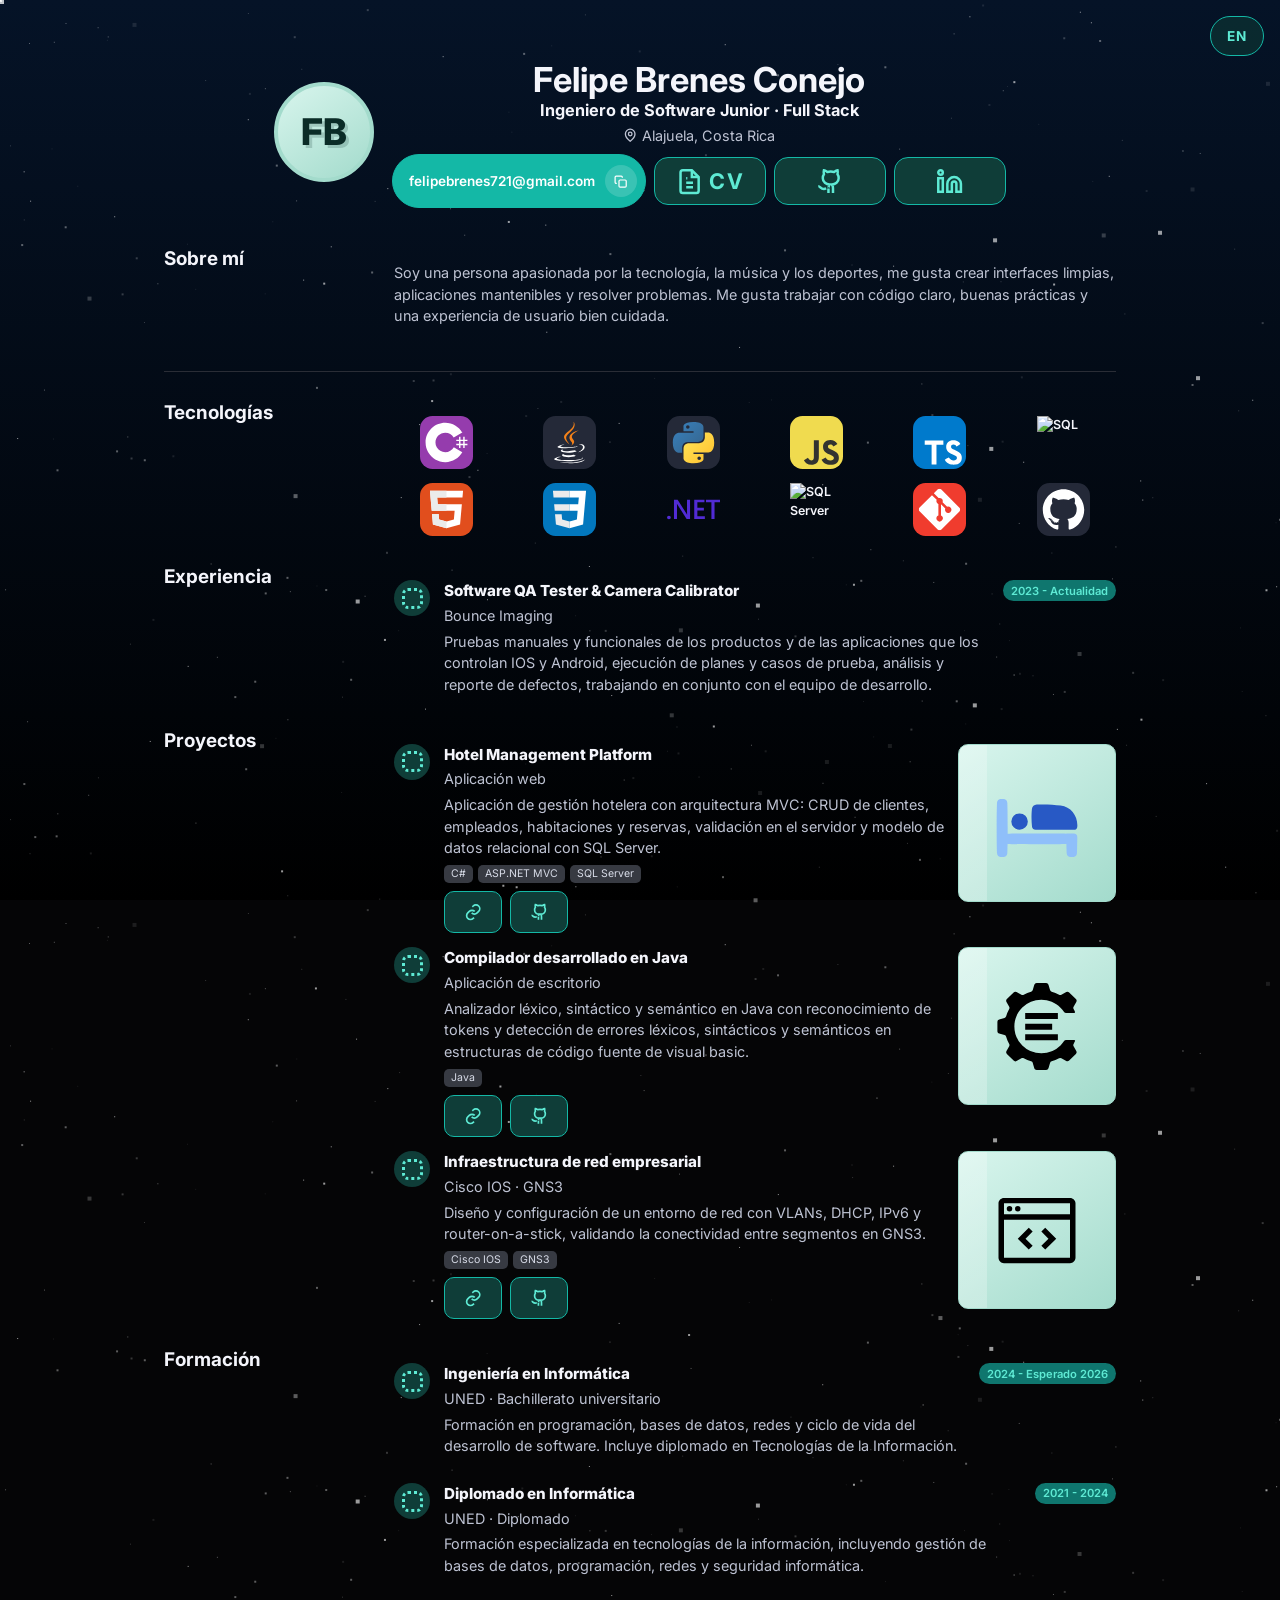
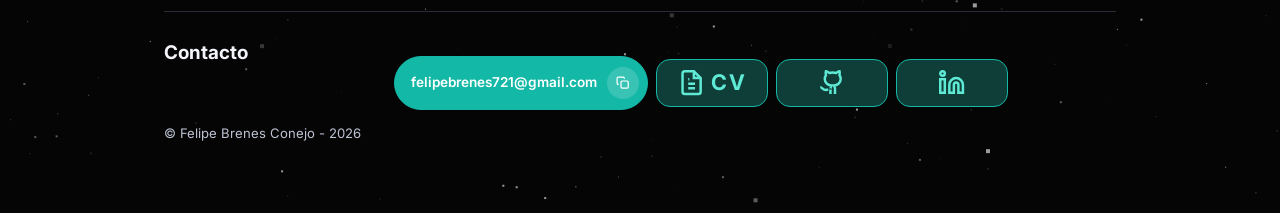
==== index.html @ 1f239aac "Felipe-portfolio-v1.0" ====
<!doctype html>
<html lang="es">
  <head>
    <meta charset="UTF-8" />
    <meta name="viewport" content="width=device-width, initial-scale=1.0" />
    <meta
      name="description"
      content="Portfolio profesional de Felipe Brenes, desarrollador de software."
    />
    <title>Felipe Brenes | Portfolio</title>
    <link rel="preconnect" href="https://fonts.googleapis.com" />
    <link rel="preconnect" href="https://fonts.gstatic.com" crossorigin />
    <link
      href="https://fonts.googleapis.com/css2?family=Inter:wght@400;500;600;700;800&display=swap"
      rel="stylesheet"
    />
    <link rel="stylesheet" href="./src/styles/main.css" />
    <script src="./src/scripts/main.js" defer></script>
  </head>
  <body>
    <button id="lang-toggle" class="lang-toggle" type="button" aria-label="Cambiar idioma">EN</button>
    <div class="container">
    <div class="space space-1"></div>
    <div class="space space-2"></div>
    <div class="space space-3"></div>
    </div>
  
    <main aria-label="Portfolio de desarrollador">
      <div class="portfolio">
        <header class="hero">
          <div class="avatar" aria-hidden="true">FB</div>

          <div class="hero__content">
            
            <h1>Felipe Brenes Conejo</h1>
            <p class="role" data-i18n="role">Ingeniero de Software Junior · Full Stack</p>
            <p class="location">
              <span data-icon="map-pin"></span>
              <span data-i18n="location">Alajuela, Costa Rica</span>
            </p>
            <nav class="social-links" aria-label="Contacto principal">
              <div class="pill pill--primary email-block">
                <span class="email-text">felipebrenes721@gmail.com</span>
                <button class="email-copy" type="button" data-copy="felipebrenes721@gmail.com" aria-label="Copiar correo">
                  <span data-icon="copy"></span>
                </button>
              </div>
              <div class="social-icon-row">
                <a class="icon-link cv-link" href="./assets/Felipe_Brenes_CV.pdf" download aria-label="Descargar CV">
                  <span data-icon="file-text"></span>
                  <span class="icon-link__label">CV</span>
                </a>
                <a class="icon-link" href="https://github.com/developerFrey" target="_blank" rel="noreferrer" aria-label="GitHub">
                  <span data-icon="github"></span>
                </a>
                <a class="icon-link" href="https://www.linkedin.com/in/felipe-brenes-conejo-5b7981243/" target="_blank" rel="noreferrer" aria-label="LinkedIn">
                  <span data-icon="linkedin"></span>
                </a>
              </div>
            </nav>
          </div>
        </header>

        <section class="section" aria-labelledby="about-title">
          <h2 id="about-title" data-i18n="about">Sobre mí</h2>
          <p data-i18n="aboutText">
            Soy una persona apasionada por la tecnologia, la musica y los deportes, me gusta crear interfaces limpias,
            aplicaciones mantenibles y resolver problemas. Me gusta trabajar
            con código claro, buenas prácticas y una experiencia de usuario bien cuidada.
          </p>
        </section>

        <section class="section section--divided" aria-labelledby="tech-title">
          <h2 id="tech-title" data-i18n="technology">Tecnologías</h2>
          <div class="tag-list" id="technologies"></div>
        </section>

        <section class="section" aria-labelledby="experience-title">
          <h2 id="experience-title" data-i18n="experience">Experiencia</h2>
          <div class="timeline" id="experience"></div>
        </section>

        <section class="section" aria-labelledby="projects-title">
          <h2 id="projects-title" data-i18n="projects">Proyectos</h2>
          <div class="projects" id="projects"></div>
        </section>

        <section class="section" aria-labelledby="education-title">
          <h2 id="education-title" data-i18n="education">Formación</h2>
          <div class="timeline" id="education"></div>
        </section>

<footer class="footer section" aria-labelledby="contact-title">
          <h2 id="contact-title" data-i18n="contact">Contacto</h2>
          <div>
            
            <nav class="social-links" aria-label="Contacto secundario">
              <div class="pill pill--primary email-block">
                <span class="email-text">felipebrenes721@gmail.com</span>
                <button class="email-copy" type="button" data-copy="felipebrenes721@gmail.com" aria-label="Copiar correo">
                  <span data-icon="copy"></span>
                </button>
              </div>
              <div class="social-icon-row">
                <a class="icon-link cv-link" href="./assets/Felipe_Brenes_CV.pdf" download aria-label="Descargar CV">
                  <span data-icon="file-text"></span>
                  <span class="icon-link__label">CV</span>
                </a>
                <a class="icon-link" href="https://github.com/developerFrey" target="_blank" rel="noreferrer" aria-label="GitHub">
                  <span data-icon="github"></span>
                </a>
                <a class="icon-link" href="https://www.linkedin.com/in/felipe-brenes-conejo-5b7981243/" target="_blank" rel="noreferrer" aria-label="LinkedIn">
                  <span data-icon="linkedin"></span>
                </a>
              </div>
            </nav>
            
          </div>
          <p>&copy; Felipe Brenes Conejo - 2026</p>
        </footer>
        
      </div>
    </main>
  </body>
</html>
---- src/styles/main.css ----
:root {
  color-scheme: dark;
  --bg: #050506;
  --border: #2a2d36;
  --text: #f4f5fb;
  --muted: #bec3d3;
  --subtle: #8991a8;
  --teal: #14b8a6;
  --teal-dark: #0f766e;
  --teal-soft: #5eead4;
  --teal-deep: #0f3d38;
  --teal-tint: #d8f5ed;
  --teal-tint-2: #a3dbcc;
  --teal-tint-ink: #0b2c27;
}

* {
  box-sizing: border-box;
}

html {
  scroll-behavior: smooth;
  background-color: var(--bg);
}

body {
  min-height: 100vh;
  margin: 0;
  background: var(--bg);
  color: var(--text);
  font-family: Inter, system-ui, -apple-system, BlinkMacSystemFont, "Segoe UI", sans-serif;
  line-height: 1.5;
}


a {
  color: inherit;
  text-decoration: none;
}

main {
  position: relative;
  z-index: 1;
}

.lang-toggle {
  position: fixed;
  top: 16px;
  right: 16px;
  z-index: 2;
  min-width: 46px;
  height: 40px;
  padding: 0 16px;
  border: 1px solid var(--teal);
  border-radius: 999px;
  background: rgb(15 61 56 / 55%);
  color: var(--teal-soft);
  font-family: inherit;
  font-size: 0.85rem;
  font-weight: 700;
  letter-spacing: 0.08em;
  text-transform: uppercase;
  cursor: pointer;
}

.lang-toggle:hover,
.lang-toggle:focus-visible {
  background: var(--teal);
  color: #fff;
}

.portfolio {
  width: min(1000px, 100%);
  margin: 0 auto;
  padding: 62px 24px 62px;
}

.hero {
  display: flex;
  align-items: flex-start;
  justify-content: center;
  gap: 18px;
  margin-bottom: 40px;
  text-align: center;
}

.hero .social-links {
  justify-content: center;
}

.hero .location {
  justify-content: center;
}

.avatar {
  display: grid;
  flex: 0 0 auto;
  width: 100px;
  height: 100px;
  place-items: center;
  margin-top: 20px;
  border: 4px solid var(--teal-tint-2);
  border-radius: 999px;
  background: linear-gradient(145deg, var(--teal-tint), var(--teal-tint-2));
  color: var(--teal-tint-ink);
  font-size: 2.3rem;
  font-weight: 800;
  letter-spacing: 0;
  text-shadow: 3px 3px 0 rgb(6 45 39 / 18%);
}

.eyebrow {
  margin: 0 0 2px;
  color: var(--teal-soft);
  font-size: 0.78rem;
  font-weight: 700;
  text-transform: uppercase;
}

h1,
h2,
p {
  margin-top: 0;
}

h1 {
  margin-bottom: 0;
  font-size: clamp(1.75rem, 4vw, 2.15rem);
  line-height: 1.05;
}

h2 {
  margin-bottom: 8px;
  font-size: 1.18rem;
  line-height: 1.2;
}

.role {
  margin-bottom: 2px;
  color: var(--text);
  font-size: 1.02rem;
  font-weight: 700;
}

.location,
.section p,
.item__subtitle,
.item__description {
  color: var(--muted);
  font-size: 0.9rem;
}

.location {
  display: flex;
  align-items: center;
  gap: 4px;
  margin-bottom: 8px;
}

.social-links,
.tag-list,
.item__links {
  display: flex;
  flex-wrap: wrap;
  gap: 8px;
  align-items: center;
}

.tag-list {
  display: grid;
  grid-template-columns: repeat(6, auto);
  column-gap: 18px;
  row-gap: 14px;
  align-items: center;
}

.pill,
.icon-link,
.tag,
.badge {
  display: inline-flex;
  min-height: 26px;
  align-items: center;
  gap: 6px;
  border: 1px solid var(--teal);
  color: var(--teal-soft);
  font-size: 0.78rem;
  font-weight: 600;
}

.pill {
  border-radius: 999px;
  padding: 7px 14px;
  font-size: 0.85rem;
}

.pill--primary,
.icon-link:hover,
.icon-link:focus-visible {
  background: var(--teal);
  color: #fff;
}

.icon-link {
  justify-content: center;
  width: 40px;
  height: 40px;
  border-radius: 999px;
  background: var(--teal-deep);
  font-size: 1.05rem;
}

.item__links .icon-link {
  width: 58px;
  height: 42px;
  border-radius: 10px;
  font-size: 1.15rem;
}

.email-block {
  gap: 10px;
  padding: 5px 6px 5px 14px;
}

.email-text {
  font-size: 0.85rem;
  font-weight: 600;
}

.email-copy {
  display: inline-flex;
  align-items: center;
  justify-content: center;
  width: 28px;
  height: 28px;
  border: 0;
  border-radius: 999px;
  background: rgb(255 255 255 / 16%);
  color: #fff;
  cursor: pointer;
}

.email-copy:hover,
.email-copy:focus-visible {
  background: rgb(255 255 255 / 30%);
}

.email-copy.is-copied {
  background: var(--teal-dark);
}

.email-copy.is-copied [data-icon] {
  display: none;
}

.email-copy.is-copied::after {
  content: "✓";
  font-weight: 700;
}

.social-icon-row {
  display: flex;
  align-items: center;
  gap: 8px;
  flex-wrap: wrap;
}

.social-links .icon-link {
  width: 112px;
  height: 48px;
  border-radius: 14px;
  font-size: 1.7rem;
}

.social-links .pill {
  padding: 10px 8px 10px 16px;
  font-size: 1rem;
}

.social-links .email-copy {
  width: 32px;
  height: 32px;
}

.CV-link {
  flex-direction: row;
  gap: 8px;
  font-size: 1.6rem;
}

.icon-link__label {
  margin: 0;
  font-size: 1.35rem;
  font-weight: 700;
  letter-spacing: 0.08em;
  text-transform: uppercase;
}

.section {
  margin-top: 30px;
  display: grid;
  grid-template-columns: minmax(170px, 220px) 1fr;
  column-gap: 10px;
  align-items: start;
}

.section h2 {
  align-self: start;
  padding-top: 0;
  margin-bottom: 0;
}

.section > :not(h2) {
  margin-top: 14px;
}

.section--divided {
  padding-top: 30px;
  border-top: 1px solid var(--border);
}

.tag {
  display: inline-flex;
  align-items: center;
  justify-content: center;
  border: 0;
  background: transparent;
  color: inherit;
  min-height: 0;
}

.tag__icon {
  width: 53px;
  height: 53px;
  padding: 0;
  border-radius: 0;
  background: transparent;
  object-fit: contain;
}

.timeline {
  display: grid;
  gap: 22px;
  margin-top: 12px;
}

.timeline-item,
.project {
  display: grid;
  grid-template-columns: 36px 1fr auto;
  gap: 14px;
  align-items: start;
}

.dot {
  display: grid;
  width: 36px;
  height: 36px;
  place-items: center;
  border-radius: 999px;
  background: var(--teal-deep);
}

.dot::before {
  width: 15px;
  height: 15px;
  border: 3px dotted var(--teal-soft);
  border-radius: 6px;
  content: "";
}

.item__title {
  margin: 0 0 2px;
  font-size: 0.95rem;
  font-weight: 800;
}

.item__subtitle,
.item__description {
  margin-bottom: 4px;
}

.badge {
  height: 21px;
  min-height: 21px;
  border: 0;
  border-radius: 999px;
  background: var(--teal-dark);
  padding: 2px 8px;
  color: var(--teal-soft);
  font-size: 0.7rem;
}

.projects {
  display: grid;
  gap: 14px;
  margin-top: 12px;
}

.project {
  min-height: 150px;
}

.project__preview {
  width: 158px;
  aspect-ratio: 1 / 1;
  border: 1px solid var(--teal-tint-2);
  border-radius: 10px;
  background:
    linear-gradient(90deg, rgb(255 255 255 / 25%) 0 18%, transparent 18% 100%),
    linear-gradient(145deg, var(--teal-tint), var(--teal-tint-2));
  color: var(--teal-tint-ink);
  display: grid;
  place-items: center;
  font-size: 3.2rem;
  font-weight: 800;
}

.project__preview img {
  width: 56%;
  height: 56%;
  object-fit: contain;
}

.project__tags {
  display: flex;
  flex-wrap: wrap;
  gap: 5px;
  margin: 6px 0 8px;
}

.project__tag {
  border-radius: 5px;
  background: #373a42;
  color: #d7dbe7;
  font-size: 0.66rem;
  line-height: 1;
  padding: 4px 7px;
}

.footer {
  padding-top: 30px;
  border-top: 1px solid var(--border);
}

.footer p {
  margin-bottom: 8px;
  color: var(--muted);
  font-size: 0.82rem;
}

[data-icon] svg {
  display: block;
  width: 1em;
  height: 1em;
  stroke-width: 2.2;
}

@media (max-width: 760px) {
  .portfolio {
    padding: 40px 22px 46px;
  }

  .hero {
    align-items: flex-start;
  }

  .avatar {
    width: 78px;
    height: 78px;
    font-size: 1.7rem;
  }

  .section {
    grid-template-columns: minmax(130px, 170px) 1fr;
    column-gap: 8px;
  }

  .tag-list {
    grid-template-columns: repeat(4, auto);
  }

  .timeline-item,
  .project {
    grid-template-columns: 36px 1fr;
  }

  .badge,
  .project__preview {
    grid-column: 2;
  }

  .project__preview {
    width: min(100%, 220px);
    margin-top: 8px;
  }
}

@media (max-width: 460px) {
  .portfolio {
    padding: 32px 16px 42px;
  }

  .hero {
    display: grid;
    justify-items: center;
  }

  .hero__content {
    width: 100%;
  }

  .avatar {
    margin-top: 14px;
  }

  .section {
    display: block;
  }

  .timeline-item,
  .project {
    grid-template-columns: 26px 1fr;
    gap: 10px;
  }

  .dot {
    width: 26px;
    height: 26px;
  }

  .tag-list {
    grid-template-columns: repeat(3, auto);
  }

  .social-links .icon-link {
    width: 92px;
    height: 42px;
    font-size: 1.5rem;
  }

  .social-links {
    gap: 7px;
  }

  .lang-toggle {
    top: 10px;
    right: 10px;
  }
}

/* Star Animations */
.container{
  background-image: linear-gradient(#051327, #000);
  position: fixed;
  inset: 0;
  z-index: 0;
  pointer-events: none;
}
.space{
  width: var(--size);
  height: var(--size);
  background: #fff;
  box-shadow: var(--space-layer);
  position: absolute;
  top: 0;
  left: 0;
  opacity: 75%;
  animation: moveStars var(--duration, 20s) linear infinite;
  pointer-events: none;
}

@keyframes moveStars {
  from {
    transform: translateY(0);
  }
  to {
    transform: translateY(-100vh);}
}
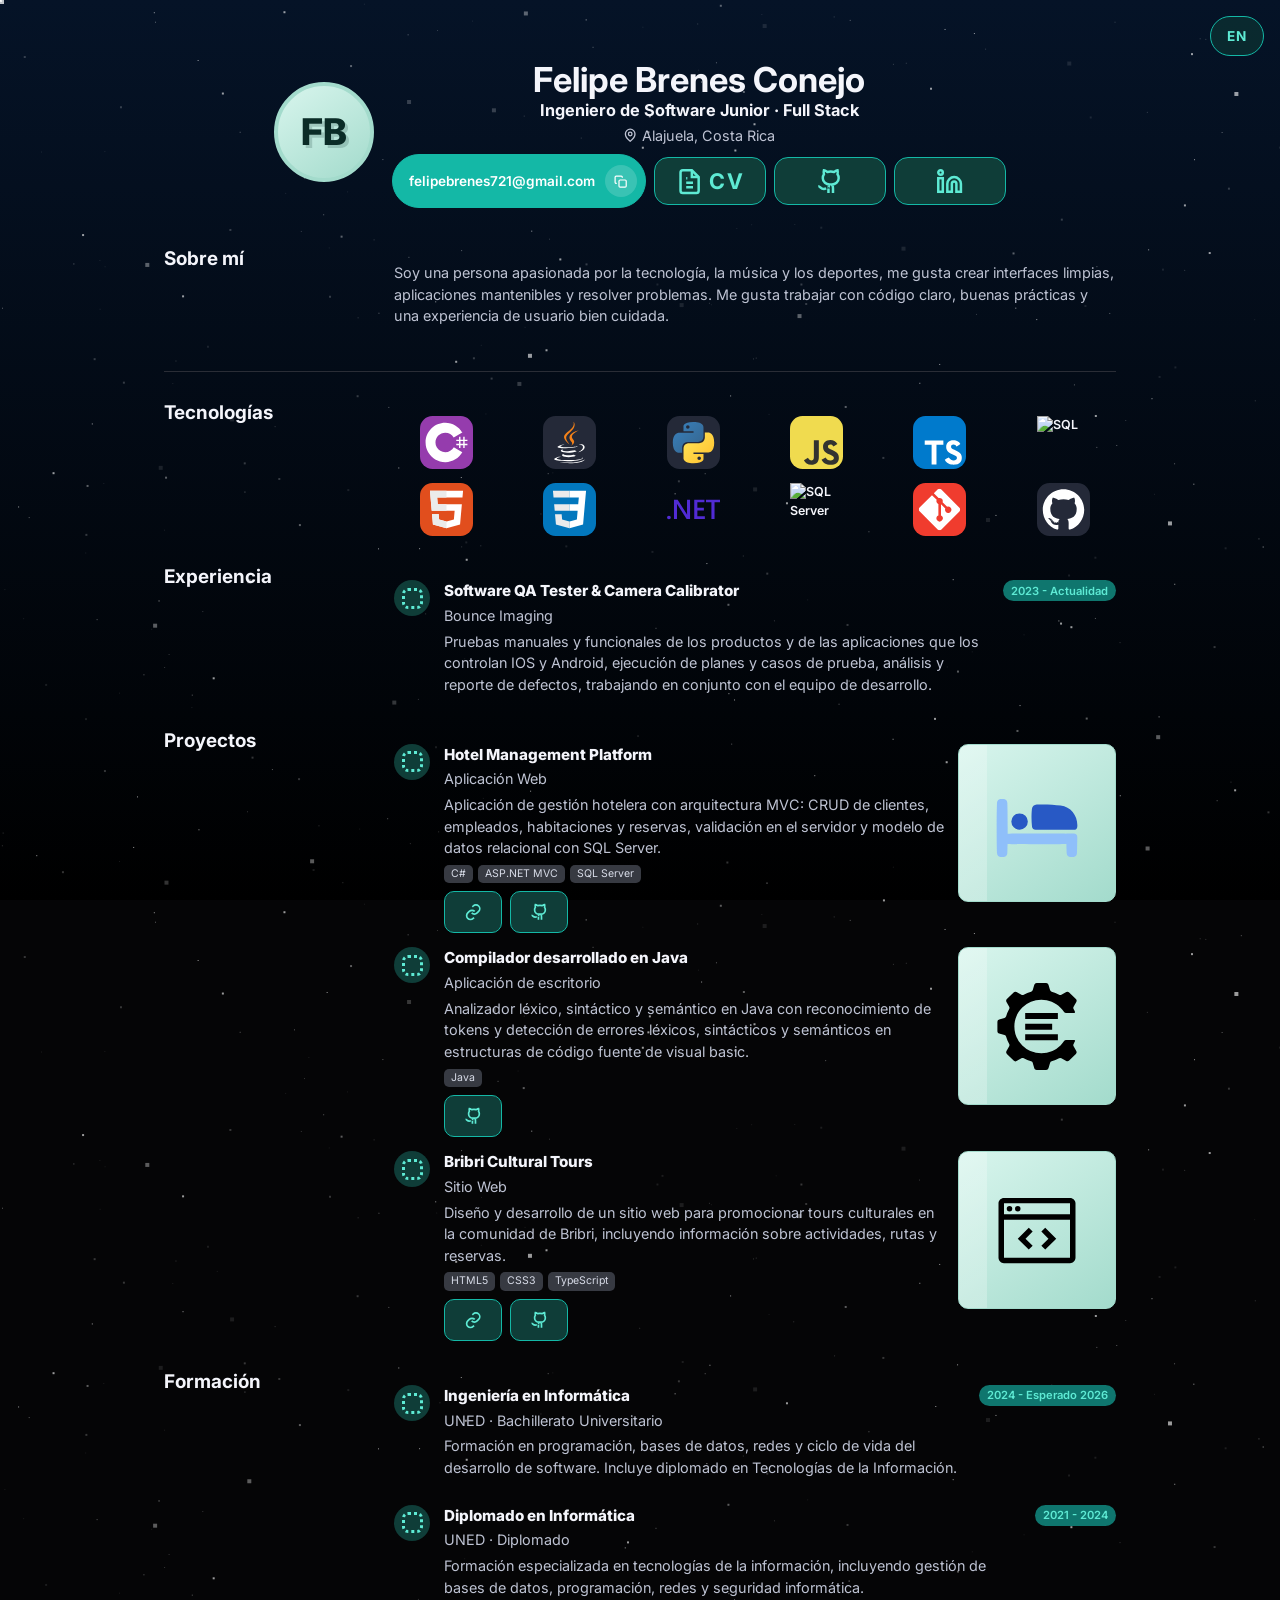
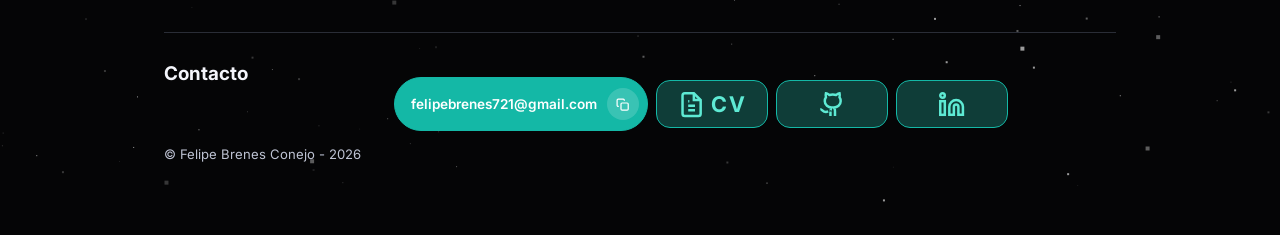
==== commit 5d8bac73: "minor changes and corrections" ====
--- a/index.html
+++ b/index.html
@@ -7,7 +7,8 @@
       name="description"
       content="Portfolio profesional de Felipe Brenes, desarrollador de software."
     />
-    <title>Felipe Brenes | Portfolio</title>
+    <title>Felipe Brenes 💻</title>
+    <link rel="icon" type="image/x-icon" href="./assets/icons/favicon.ico" />
     <link rel="preconnect" href="https://fonts.googleapis.com" />
     <link rel="preconnect" href="https://fonts.gstatic.com" crossorigin />
     <link
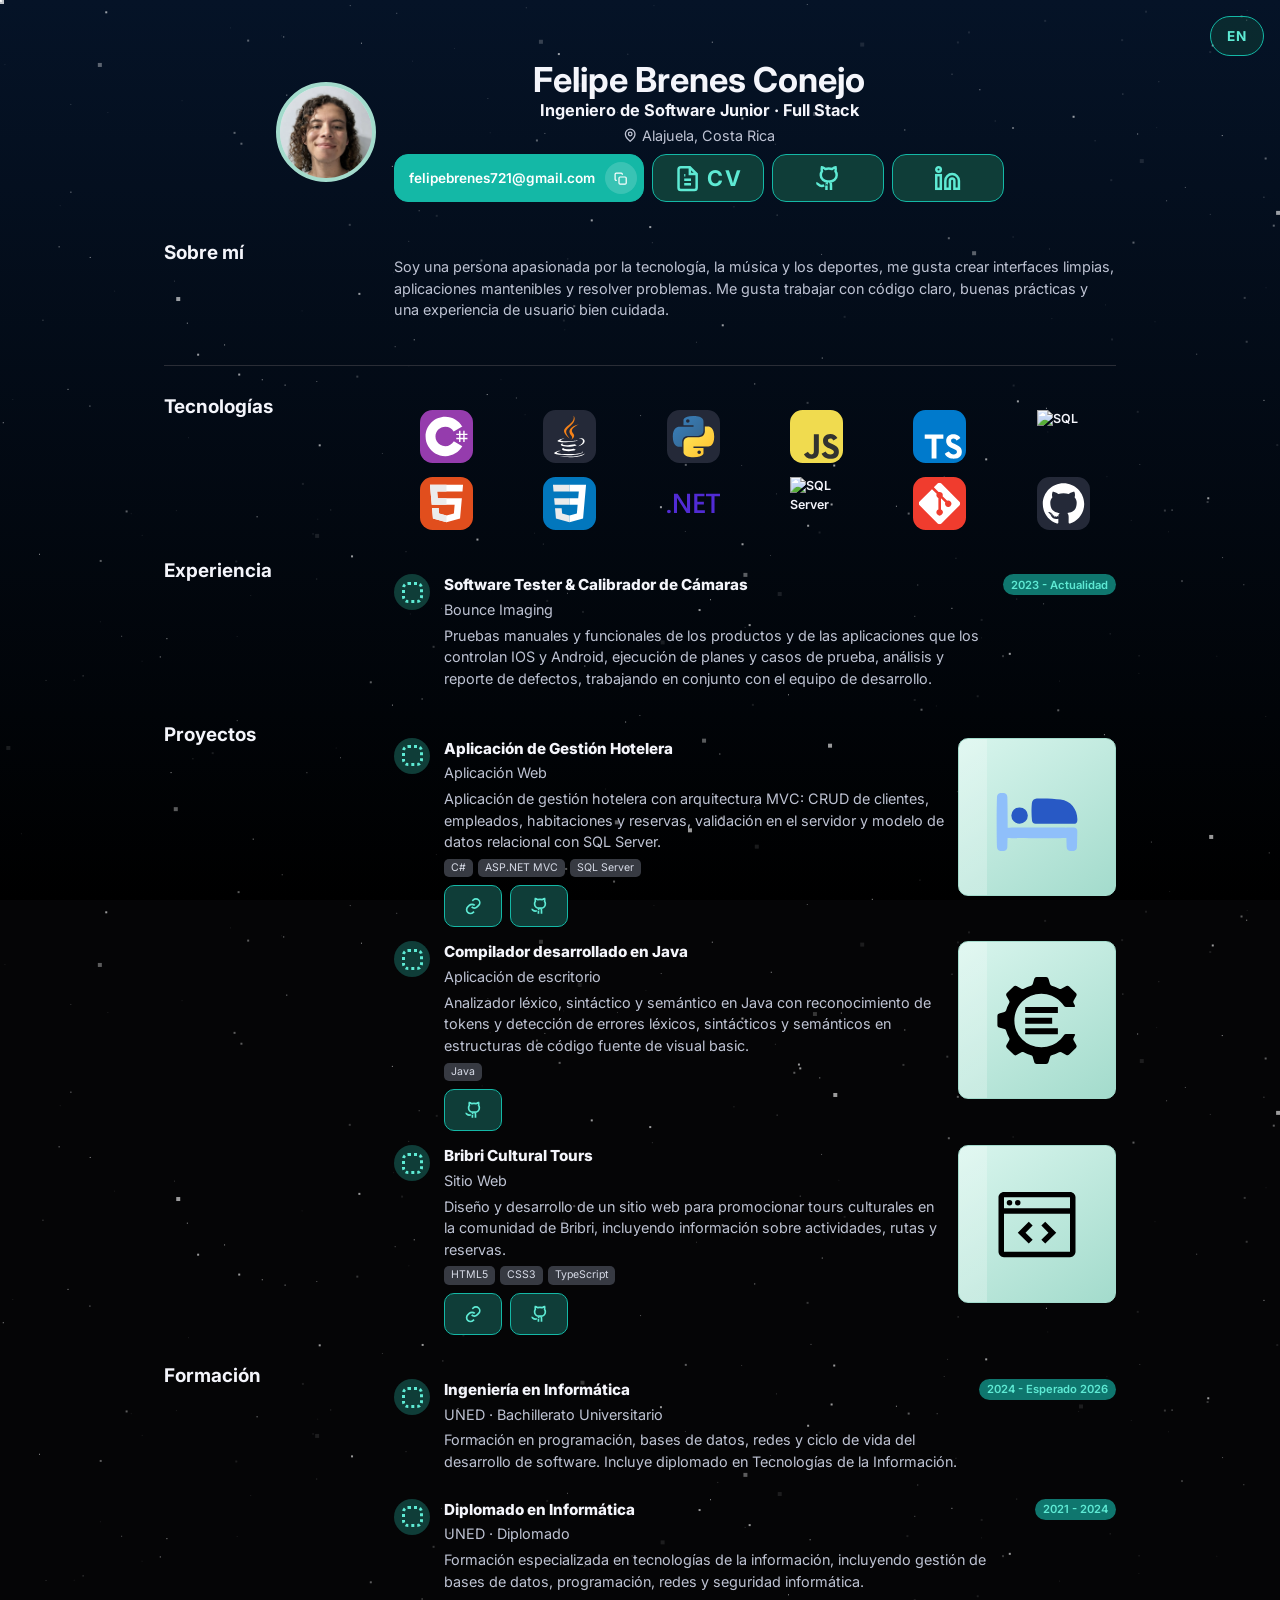
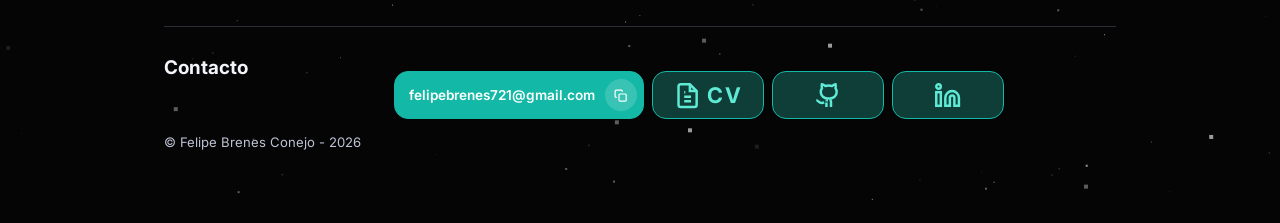
==== commit 815dc3f2: "data updated" ====
--- a/index.html
+++ b/index.html
@@ -29,7 +29,9 @@
     <main aria-label="Portfolio de desarrollador">
       <div class="portfolio">
         <header class="hero">
-          <div class="avatar" aria-hidden="true">FB</div>
+          <div class="avatar" aria-hidden="true">
+            <img src="./assets/images/fotoPerfil.webp" alt="" />
+          </div>
 
           <div class="hero__content">
             
--- a/src/styles/main.css
+++ b/src/styles/main.css
@@ -101,6 +101,7 @@
   margin-top: 20px;
   border: 4px solid var(--teal-tint-2);
   border-radius: 999px;
+  overflow: hidden;
   background: linear-gradient(145deg, var(--teal-tint), var(--teal-tint-2));
   color: var(--teal-tint-ink);
   font-size: 2.3rem;
@@ -109,6 +110,15 @@
   text-shadow: 3px 3px 0 rgb(6 45 39 / 18%);
 }
 
+.avatar img {
+  display: block;
+  width: 100%;
+  height: 100%;
+  border-radius: inherit;
+  object-fit: cover;
+  object-position: center 25%;
+}
+
 .eyebrow {
   margin: 0 0 2px;
   color: var(--teal-soft);
@@ -218,6 +228,7 @@
 }
 
 .email-block {
+  border-radius: 14px;
   gap: 10px;
   padding: 5px 6px 5px 14px;
 }
@@ -275,6 +286,11 @@
 .social-links .pill {
   padding: 10px 8px 10px 16px;
   font-size: 1rem;
+}
+
+.social-links .email-block {
+  height: 48px;
+  padding: 5px 6px 5px 14px;
 }
 
 .social-links .email-copy {
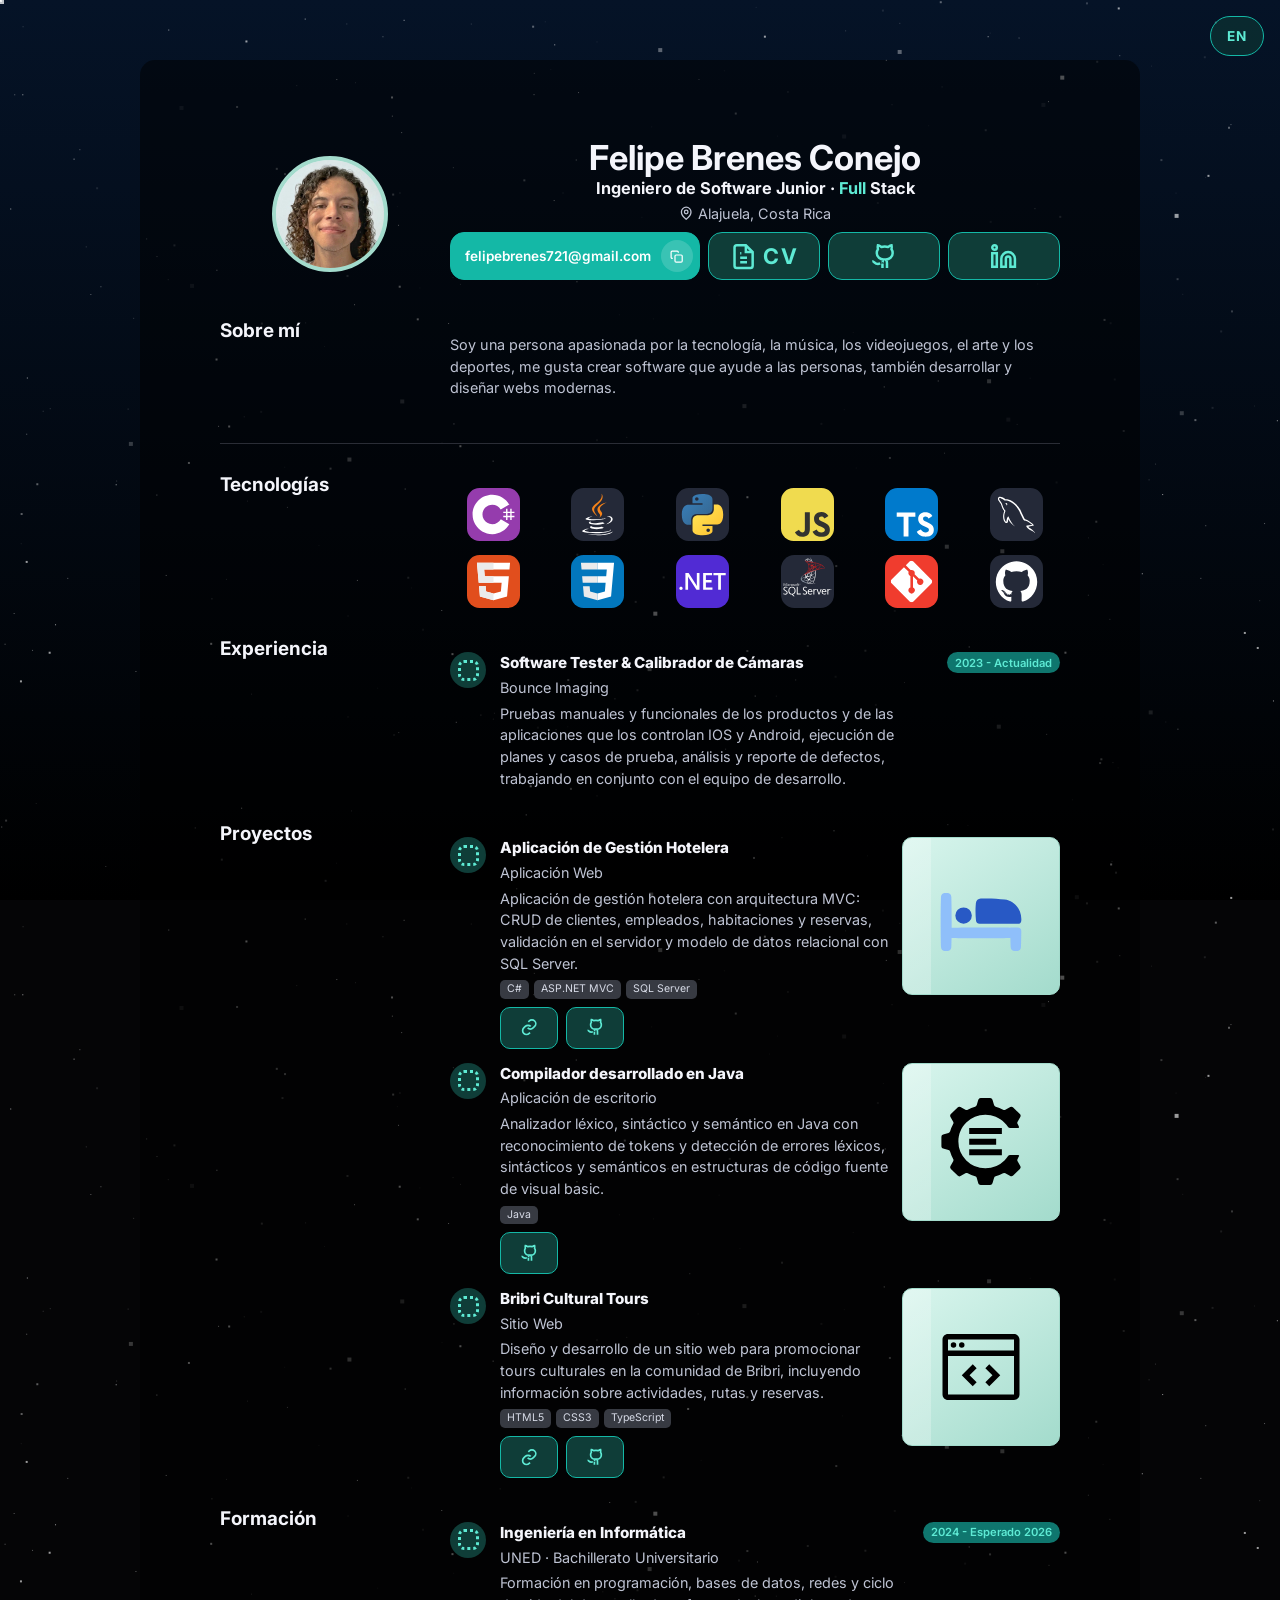
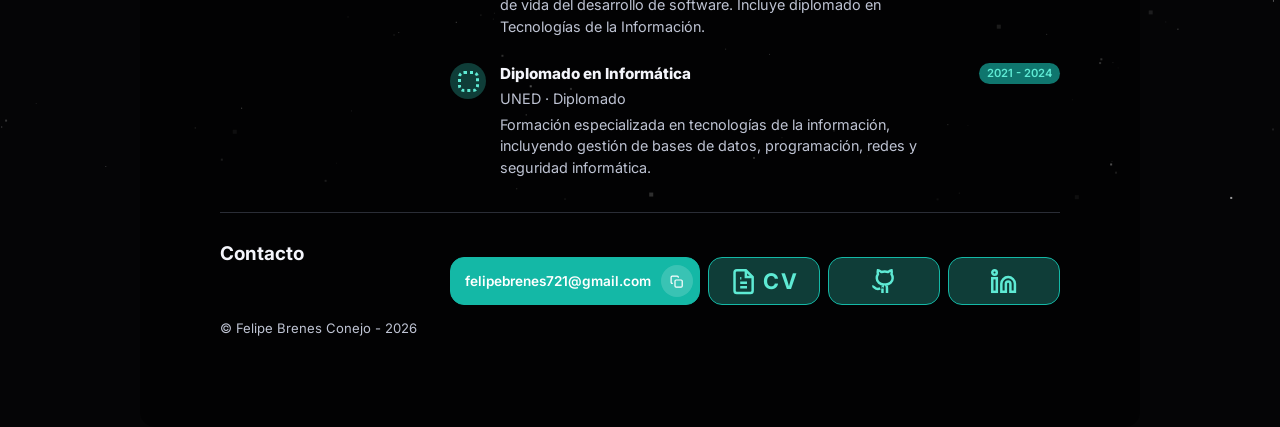
==== commit d7be5f50: "website updated and fixed" ====
--- a/index.html
+++ b/index.html
@@ -8,7 +8,7 @@
       content="Portfolio profesional de Felipe Brenes, desarrollador de software."
     />
     <title>Felipe Brenes 💻</title>
-    <link rel="icon" type="image/x-icon" href="./assets/icons/favicon.ico" />
+    <link rel="icon" type="image/x-icon" href="./assets/icons/favicon.WEBP" />
     <link rel="preconnect" href="https://fonts.googleapis.com" />
     <link rel="preconnect" href="https://fonts.gstatic.com" crossorigin />
     <link
@@ -36,7 +36,7 @@
           <div class="hero__content">
             
             <h1>Felipe Brenes Conejo</h1>
-            <p class="role" data-i18n="role">Ingeniero de Software Junior · Full Stack</p>
+            <p class="role" data-i18n="role">Ingeniero de Software Junior · Full Stack</p>           
             <p class="location">
               <span data-icon="map-pin"></span>
               <span data-i18n="location">Alajuela, Costa Rica</span>
--- a/src/styles/main.css
+++ b/src/styles/main.css
@@ -71,21 +71,30 @@
 
 .portfolio {
   width: min(1000px, 100%);
-  margin: 0 auto;
-  padding: 62px 24px 62px;
+  margin: auto;
+  margin-top: 60px;
+  margin-bottom: auto;
+  padding: 80px;
+  background: rgba(0 0 0 / 50%);
+  border-radius: 15px;
 }
 
 .hero {
-  display: flex;
-  align-items: flex-start;
-  justify-content: center;
-  gap: 18px;
+  display: grid;
+  grid-template-columns: minmax(170px, 220px) 1fr;
+  column-gap: 10px;
+  align-items: start;
   margin-bottom: 40px;
   text-align: center;
 }
 
 .hero .social-links {
   justify-content: center;
+  flex-wrap: nowrap;
+}
+
+.hero .social-icon-row {
+  flex-wrap: nowrap;
 }
 
 .hero .location {
@@ -94,11 +103,12 @@
 
 .avatar {
   display: grid;
+  justify-self: center;
   flex: 0 0 auto;
-  width: 100px;
-  height: 100px;
+  width: 116px;
+  height: 116px;
   place-items: center;
-  margin-top: 20px;
+  margin-top: 16px;
   border: 4px solid var(--teal-tint-2);
   border-radius: 999px;
   overflow: hidden;
@@ -116,7 +126,8 @@
   height: 100%;
   border-radius: inherit;
   object-fit: cover;
-  object-position: center 25%;
+  object-position: center 70%;
+  transform: translateX(-5px) scale(1.20);
 }
 
 .eyebrow {
@@ -152,6 +163,10 @@
   font-weight: 700;
 }
 
+.role__highlight {
+  color: var(--teal-soft);
+}
+
 .location,
 .section p,
 .item__subtitle,
@@ -174,6 +189,25 @@
   flex-wrap: wrap;
   gap: 8px;
   align-items: center;
+}
+
+.footer .social-links {
+  display: flex;
+  flex-wrap: nowrap;
+  justify-content: center;
+  align-items: center;
+  gap: 8px;
+}
+
+.footer .social-links .social-icon-row {
+  display: flex;
+  flex-wrap: nowrap;
+  align-items: center;
+  gap: 8px;
+}
+
+.footer .social-links .email-block {
+  flex-shrink: 0;
 }
 
 .tag-list {
@@ -482,8 +516,8 @@
   }
 
   .avatar {
-    width: 78px;
-    height: 78px;
+    width: 90px;
+    height: 90px;
     font-size: 1.7rem;
   }
 
@@ -492,6 +526,11 @@
     column-gap: 8px;
   }
 
+  .hero {
+    grid-template-columns: minmax(130px, 170px) 1fr;
+    column-gap: 8px;
+  }
+
   .tag-list {
     grid-template-columns: repeat(4, auto);
   }
@@ -519,6 +558,7 @@
 
   .hero {
     display: grid;
+    grid-template-columns: 1fr;
     justify-items: center;
   }
 
@@ -549,14 +589,36 @@
     grid-template-columns: repeat(3, auto);
   }
 
-  .social-links .icon-link {
+  .social-links,
+  .hero .social-links,
+  .footer .social-links {
+    width: 100%;
+    justify-content: center;
+    flex-wrap: wrap;
+    gap: 7px;
+  }
+
+  .social-links .email-block,
+  .hero .social-links .email-block,
+  .footer .social-links .email-block {
+    width: min(100%, 360px);
+    justify-content: space-between;
+  }
+
+  .social-links .social-icon-row,
+  .hero .social-links .social-icon-row,
+  .footer .social-links .social-icon-row {
+    width: 100%;
+    justify-content: center;
+    flex-wrap: wrap;
+  }
+
+  .social-links .icon-link,
+  .hero .social-links .icon-link,
+  .footer .social-links .icon-link {
     width: 92px;
     height: 42px;
     font-size: 1.5rem;
-  }
-
-  .social-links {
-    gap: 7px;
   }
 
   .lang-toggle {
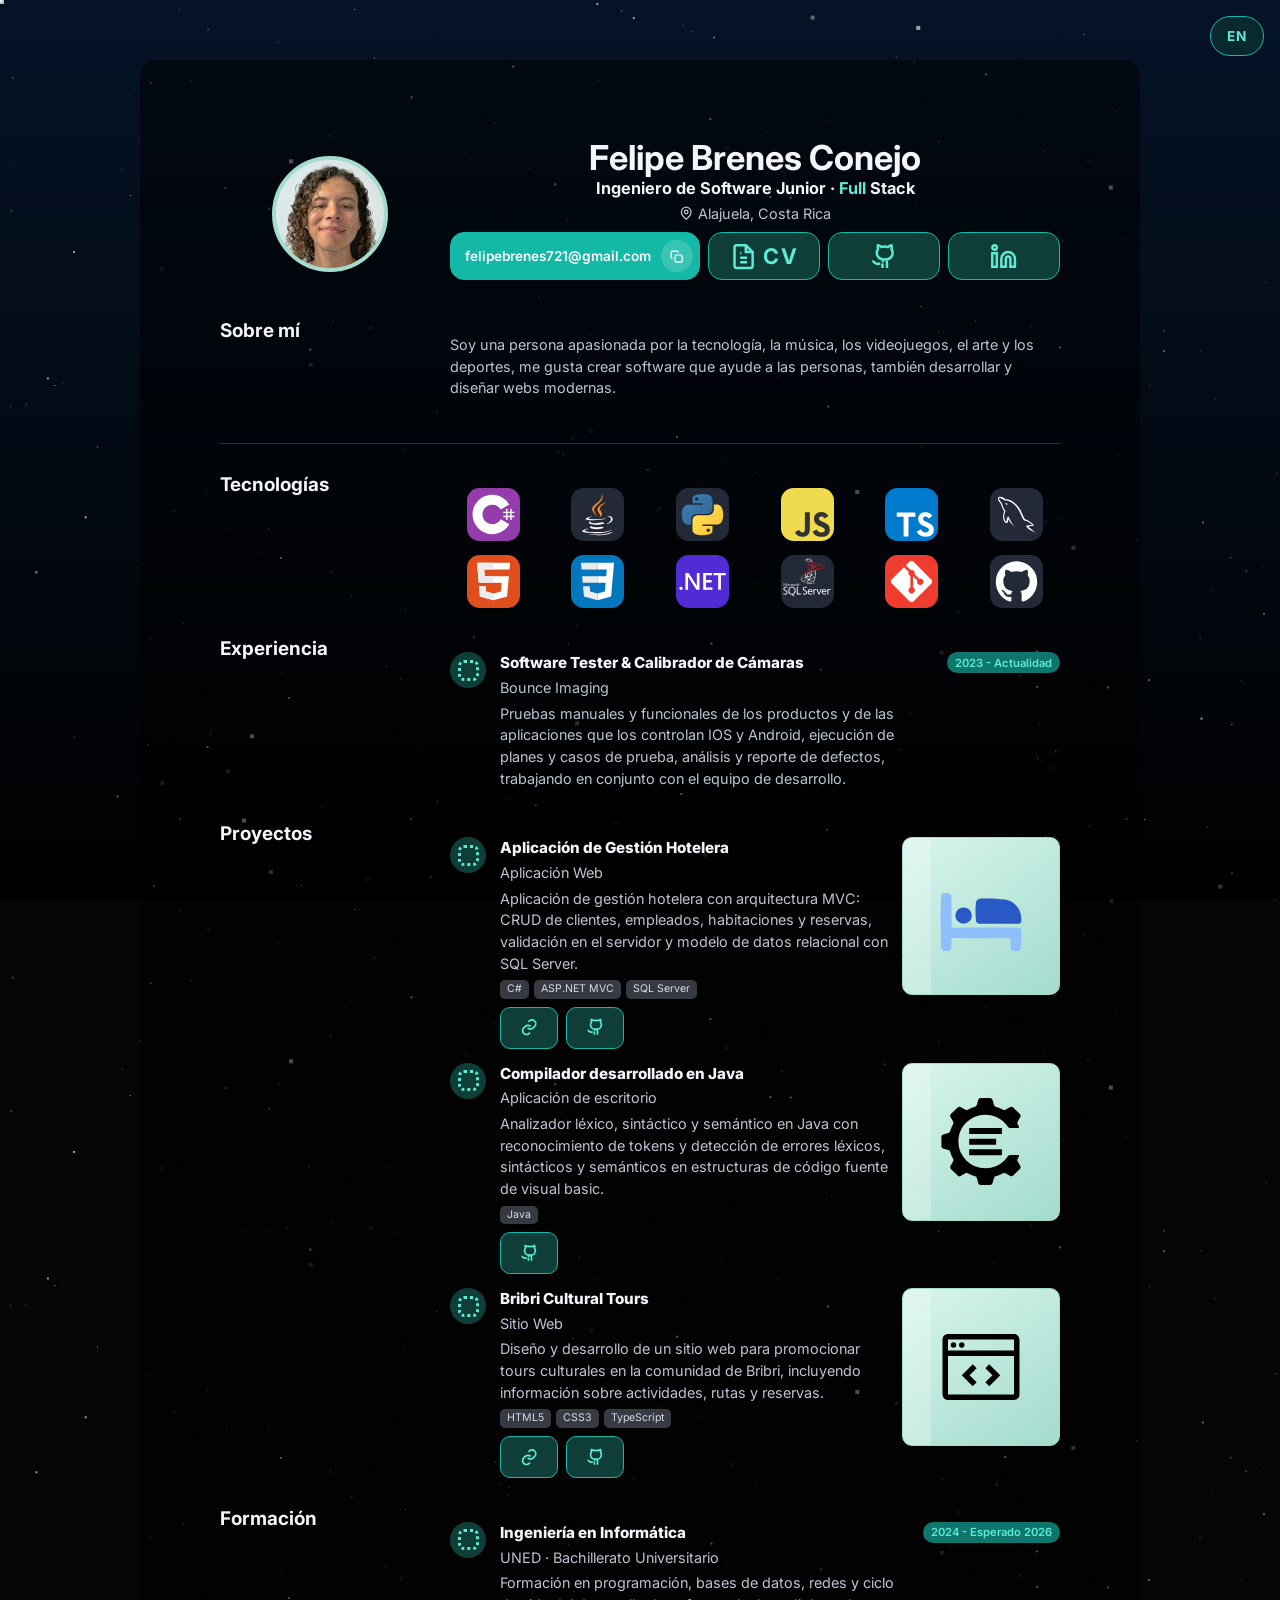
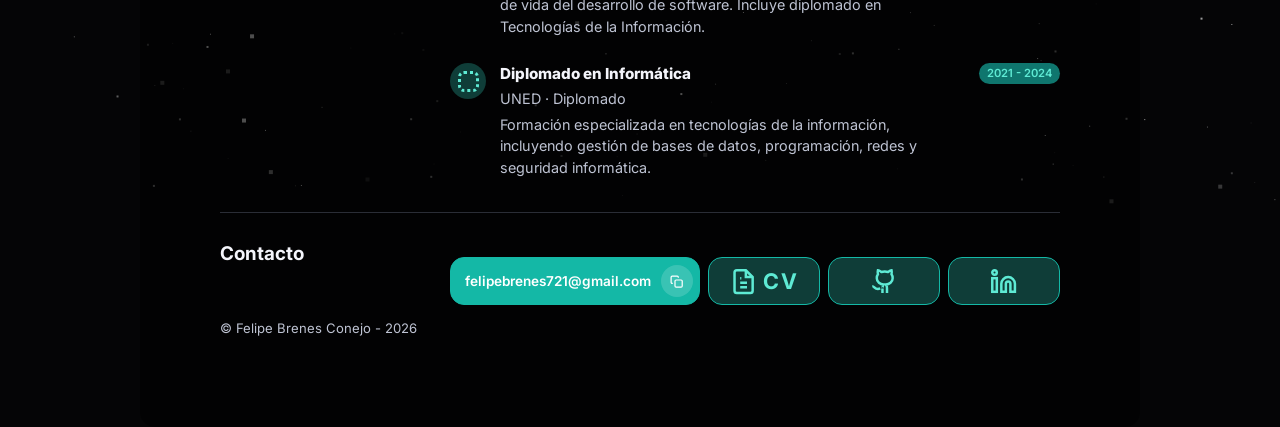
==== commit 0ec11a4d: "corrected the favicon file extension to lowercase .webp for consistency and compatibility across bro" ====
--- a/index.html
+++ b/index.html
@@ -8,7 +8,7 @@
       content="Portfolio profesional de Felipe Brenes, desarrollador de software."
     />
     <title>Felipe Brenes 💻</title>
-    <link rel="icon" type="image/x-icon" href="./assets/icons/favicon.WEBP" />
+    <link rel="icon" type="image/x-icon" href="./assets/icons/favicon.webp" />
     <link rel="preconnect" href="https://fonts.googleapis.com" />
     <link rel="preconnect" href="https://fonts.gstatic.com" crossorigin />
     <link
